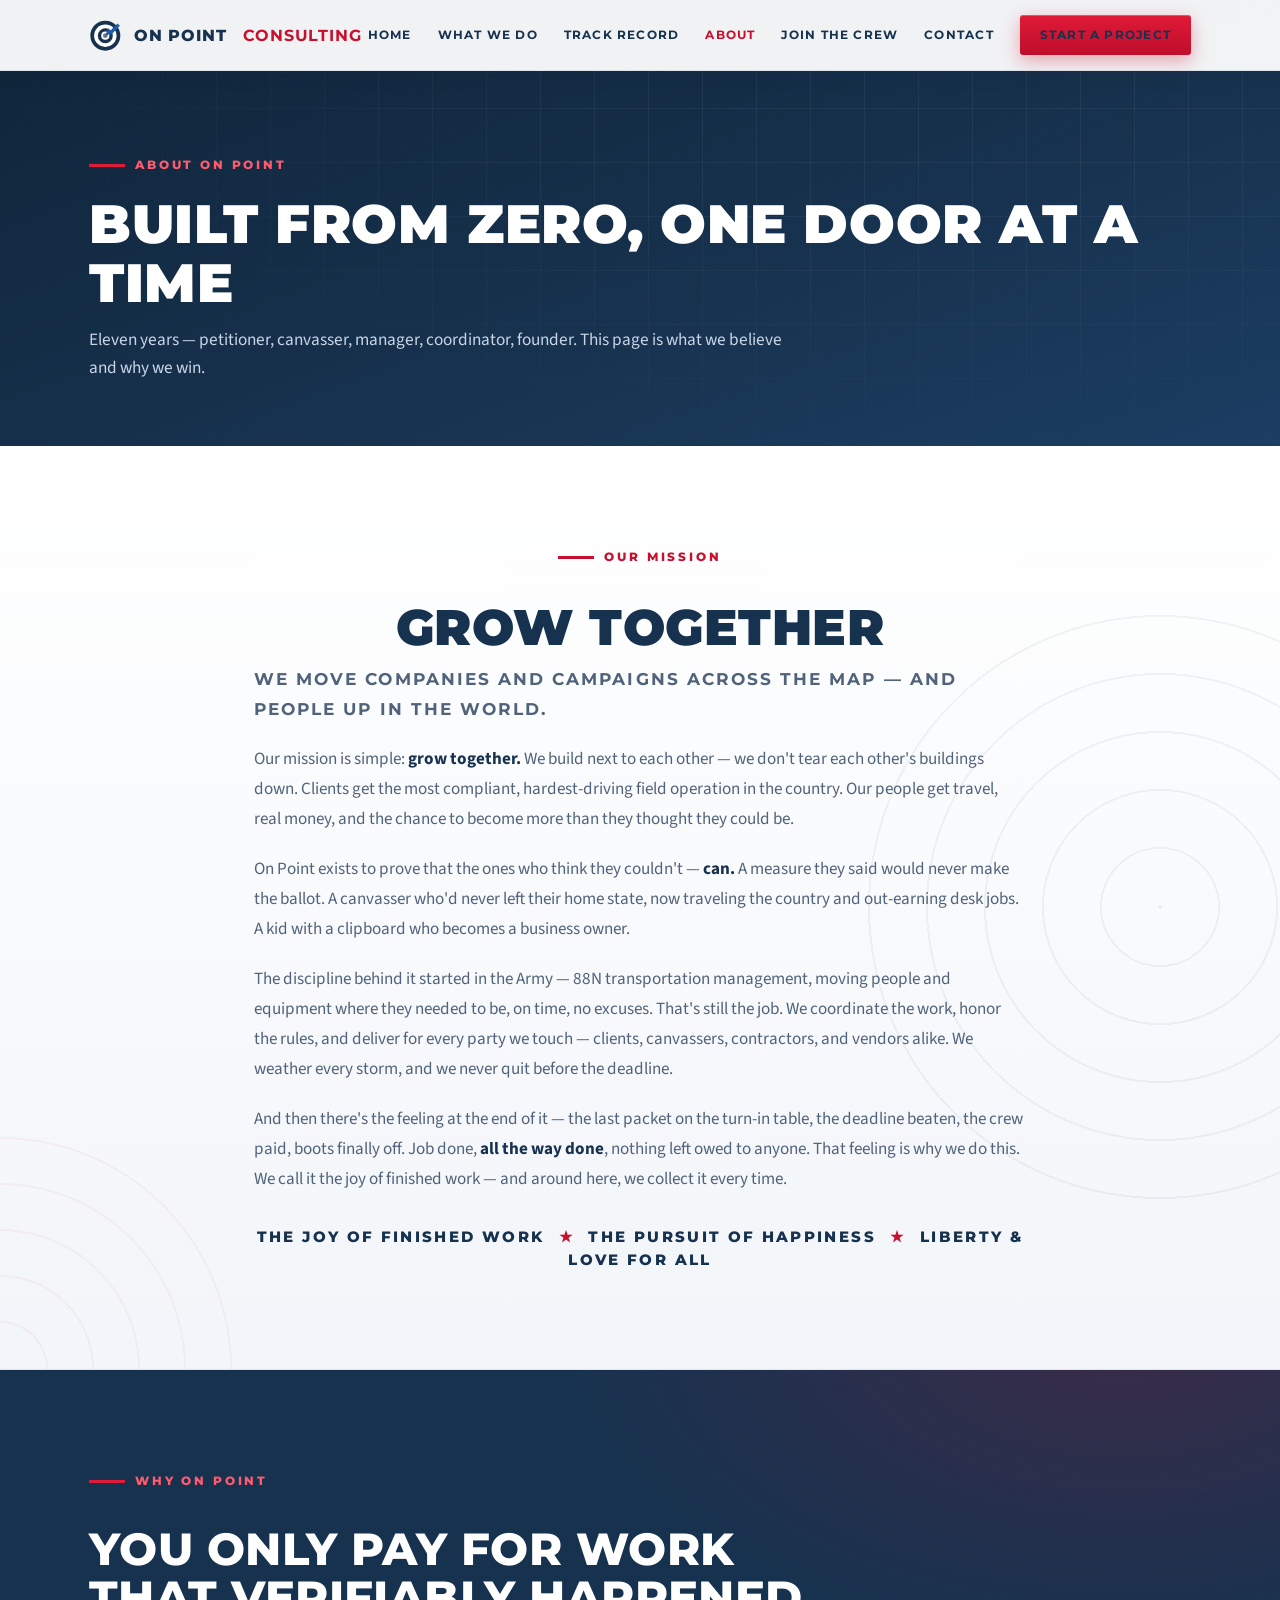
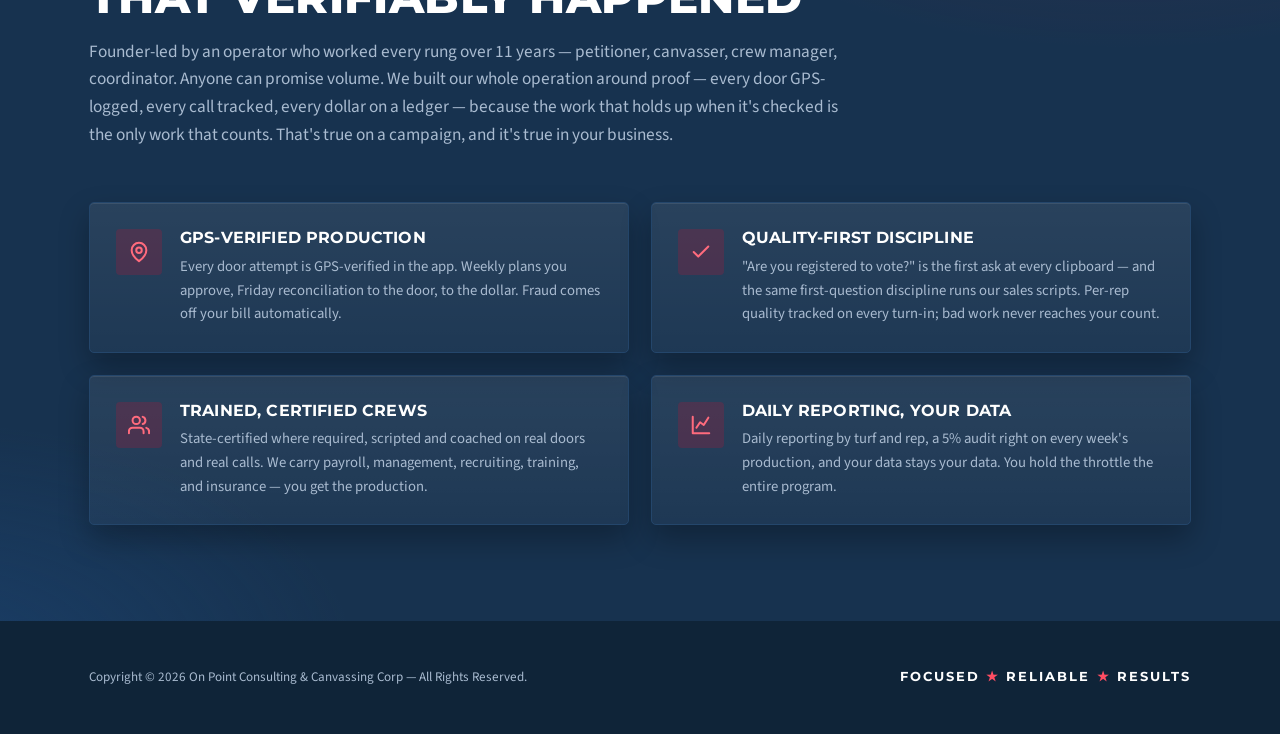
==== about.html @ 45197e56 "Rebrand: On Point Consulting - six divisions, multi-page site Political-only -> full consulting: tur" ====
<!DOCTYPE html>
<html lang="en">
<head>
<meta charset="UTF-8">
<meta name="viewport" content="width=device-width, initial-scale=1.0">
<title>About — On Point Consulting</title>
<meta name="description" content="Our mission: grow together. Founded on 11 years of field work and Army logistics discipline — On Point builds the teams and systems that move companies and campaigns.">
<link rel="icon" href='data:image/svg+xml,<svg xmlns="http://www.w3.org/2000/svg" viewBox="0 0 100 100"><circle cx="50" cy="50" r="48" fill="%2317324F"/><circle cx="50" cy="50" r="34" fill="%23FFFFFF"/><circle cx="50" cy="50" r="20" fill="%23C8102E"/><path d="M50 38 l3.5 8 8.8 0.8 -6.6 5.8 2 8.6 -7.7 -4.6 -7.7 4.6 2 -8.6 -6.6 -5.8 8.8 -0.8 z" fill="%23FFFFFF"/></svg>'>
<link rel="preconnect" href="https://fonts.googleapis.com">
<link rel="preconnect" href="https://fonts.gstatic.com" crossorigin>
<link href="https://fonts.googleapis.com/css2?family=Montserrat:wght@600;700;800;900&family=Source+Sans+3:wght@400;600;700&display=swap" rel="stylesheet">
<link rel="stylesheet" href="assets/site.css">
</head>
<body>

<nav>
  <div class="nav-in">
    <a class="logo" href="./" aria-label="On Point Consulting — home">
      <svg width="34" height="34" viewBox="0 0 100 100" aria-hidden="true"><circle cx="48" cy="52" r="44" fill="#17324F"/><circle cx="48" cy="52" r="33" fill="#FFFFFF"/><circle cx="48" cy="52" r="22" fill="#17324F"/><circle cx="48" cy="52" r="12" fill="#FFFFFF"/><circle cx="48" cy="52" r="7" fill="#6E7B8A"/><g fill="#1E5AA8"><path d="M58,42 L84,16 L91,23 L65,49 Z"/><path d="M48,52 L70,44 L56,30 Z"/></g></svg>
      On Point <b>&nbsp;Consulting</b>
    </a>
    <ul class="nav-links" id="navLinks">
      <li><a href="./">Home</a></li>
      <li><a href="services.html">What We Do</a></li>
      <li><a href="track-record.html">Track Record</a></li>
      <li><a class="active" href="about.html">About</a></li>
      <li><a href="careers.html">Join the Crew</a></li>
      <li><a href="contact.html">Contact</a></li>
      <li><a class="btn nav-cta" href="contact.html">Start a Project</a></li>
    </ul>
    <button class="burger" id="burger" aria-label="Menu">☰</button>
  </div>
</nav>

<div class="page-head">
  <div class="wrap">
    <span class="kicker">About On Point</span>
    <h1>Built from zero, one door at a time</h1>
    <p class="pl">Eleven years — petitioner, canvasser, manager, coordinator, founder. This page is what we believe and why we win.</p>
  </div>
</div>

<section class="mission" id="mission">
  <div class="wrap mission-in rv">
    <span class="kicker k-navy">Our Mission</span>
    <h2>Grow together</h2>
    <p class="mission-sub">We move companies and campaigns across the map — and people up in the world.</p>
    <p>Our mission is simple: <strong>grow together.</strong> We build next to each other — we don't tear each other's buildings down. Clients get the most compliant, hardest-driving field operation in the country. Our people get travel, real money, and the chance to become more than they thought they could be.</p>
    <p>On Point exists to prove that the ones who think they couldn't — <strong>can.</strong> A measure they said would never make the ballot. A canvasser who'd never left their home state, now traveling the country and out-earning desk jobs. A kid with a clipboard who becomes a business owner.</p>
    <p>The discipline behind it started in the Army — 88N transportation management, moving people and equipment where they needed to be, on time, no excuses. That's still the job. We coordinate the work, honor the rules, and deliver for every party we touch — clients, canvassers, contractors, and vendors alike. We weather every storm, and we never quit before the deadline.</p>
    <p>And then there's the feeling at the end of it — the last packet on the turn-in table, the deadline beaten, the crew paid, boots finally off. Job done, <strong>all the way done</strong>, nothing left owed to anyone. That feeling is why we do this. We call it the joy of finished work — and around here, we collect it every time.</p>
    <div class="motto">The Joy of Finished Work <b>★</b> The Pursuit of Happiness <b>★</b> Liberty &amp; Love for All</div>
  </div>
</section>

<section class="why-sec" id="why">
  <div class="wrap">
    <div class="sec-head rv">
      <span class="kicker">Why On Point</span>
      <h2>You only pay for work that verifiably happened</h2>
      <p>Founder-led by an operator who worked every rung over 11 years — petitioner, canvasser, crew manager, coordinator. Anyone can promise volume. We built our whole operation around proof — every door GPS-logged, every call tracked, every dollar on a ledger — because the work that holds up when it's checked is the only work that counts. That's true on a campaign, and it's true in your business.</p>
    </div>
    <div class="why-grid">
      <div class="why rv"><div class="ic"><svg width="22" height="22" viewBox="0 0 24 24" fill="none" stroke="currentColor" stroke-width="2.2" stroke-linecap="round" stroke-linejoin="round"><path d="M20 10c0 6-8 12-8 12s-8-6-8-12a8 8 0 0 1 16 0Z"/><circle cx="12" cy="10" r="3"/></svg></div><div><h3>GPS-Verified Production</h3><p>Every door attempt is GPS-verified in the app. Weekly plans you approve, Friday reconciliation to the door, to the dollar. Fraud comes off your bill automatically.</p></div></div>
      <div class="why rv"><div class="ic"><svg width="22" height="22" viewBox="0 0 24 24" fill="none" stroke="currentColor" stroke-width="2.2" stroke-linecap="round" stroke-linejoin="round"><path d="M20 6 9 17l-5-5"/></svg></div><div><h3>Quality-First Discipline</h3><p>"Are you registered to vote?" is the first ask at every clipboard — and the same first-question discipline runs our sales scripts. Per-rep quality tracked on every turn-in; bad work never reaches your count.</p></div></div>
      <div class="why rv"><div class="ic"><svg width="22" height="22" viewBox="0 0 24 24" fill="none" stroke="currentColor" stroke-width="2.2" stroke-linecap="round" stroke-linejoin="round"><path d="M17 21v-2a4 4 0 0 0-4-4H5a4 4 0 0 0-4 4v2"/><circle cx="9" cy="7" r="4"/><path d="M23 21v-2a4 4 0 0 0-3-3.87"/><path d="M16 3.13a4 4 0 0 1 0 7.75"/></svg></div><div><h3>Trained, Certified Crews</h3><p>State-certified where required, scripted and coached on real doors and real calls. We carry payroll, management, recruiting, training, and insurance — you get the production.</p></div></div>
      <div class="why rv"><div class="ic"><svg width="22" height="22" viewBox="0 0 24 24" fill="none" stroke="currentColor" stroke-width="2.2" stroke-linecap="round" stroke-linejoin="round"><path d="M3 3v18h18"/><path d="m7 15 4-6 4 3 5-8"/></svg></div><div><h3>Daily Reporting, Your Data</h3><p>Daily reporting by turf and rep, a 5% audit right on every week's production, and your data stays your data. You hold the throttle the entire program.</p></div></div>
    </div>
  </div>
</section>

<footer>
  <div class="wrap foot">
    <small>Copyright © 2026 On Point Consulting &amp; Canvassing Corp — All Rights Reserved.</small>
    <span class="tag">Focused <b>★</b> Reliable <b>★</b> Results</span>
  </div>
</footer>
<script src="assets/site.js"></script>
</body>
</html>
---- assets/site.css ----
:root{
  --navy:#17324F; --navy-deep:#0F2438; --navy-line:#24466B;
  --blue:#205493;
  --red:#C8102E; --red-bright:#E01A37;
  --white:#FFFFFF; --off:#F4F6F9; --line:#DDE4EC;
  --ink:#1A2733; --slate:#51637A; --mist:#A9BBD0;
  --disp:'Montserrat',sans-serif; --body:'Source Sans 3',sans-serif;
}
*{margin:0;padding:0;box-sizing:border-box}
html{scroll-behavior:smooth}
body{font-family:var(--body);background:var(--white);color:var(--ink);line-height:1.6;overflow-x:hidden}
::selection{background:var(--red);color:#fff}
h1,h2,h3{font-family:var(--disp);text-transform:uppercase;line-height:1.08;letter-spacing:.01em}
a{color:inherit}
.wrap{max-width:1150px;margin:0 auto;padding:0 24px}

/* ---------- Nav ---------- */
nav{position:fixed;top:0;left:0;right:0;z-index:100;background:rgba(255,255,255,.94);backdrop-filter:blur(10px);border-bottom:1px solid var(--line);box-shadow:0 4px 18px rgba(15,36,56,.07)}
.nav-in{max-width:1150px;margin:0 auto;padding:0 24px;height:70px;display:flex;align-items:center;justify-content:space-between}
.logo{display:flex;align-items:center;gap:11px;text-decoration:none;font-family:var(--disp);font-weight:800;font-size:1.02rem;text-transform:uppercase;letter-spacing:.05em;color:var(--navy)}
.logo svg{flex:none}
.logo b{color:var(--red)}
.nav-links{display:flex;gap:26px;align-items:center;list-style:none}
.nav-links a{text-decoration:none;font-family:var(--disp);font-size:.76rem;font-weight:700;text-transform:uppercase;letter-spacing:.1em;color:var(--navy);transition:.2s}
.nav-links a:hover{color:var(--red)}
.btn{display:inline-block;background:linear-gradient(180deg,#E01A37,#BE0E2B);color:#fff;text-decoration:none;font-family:var(--disp);font-weight:700;text-transform:uppercase;letter-spacing:.09em;padding:14px 30px;border:none;border-radius:3px;cursor:pointer;font-size:.85rem;transition:.2s;box-shadow:0 1px 0 rgba(255,255,255,.25) inset,0 6px 18px rgba(200,16,46,.35)}
.btn:hover{background:linear-gradient(180deg,#F02B47,#D31A38);transform:translateY(-2px);box-shadow:0 1px 0 rgba(255,255,255,.25) inset,0 12px 28px rgba(200,16,46,.45)}
.btn.ghost{background:transparent;border:2px solid rgba(255,255,255,.5);box-shadow:none}
.btn.ghost:hover{border-color:#fff;background:rgba(255,255,255,.08)}
.btn.navy{background:linear-gradient(180deg,#1D3E62,#132A44);box-shadow:0 1px 0 rgba(255,255,255,.18) inset,0 6px 18px rgba(23,50,79,.35)}
.btn.navy:hover{background:linear-gradient(180deg,#265081,#1B3A5C)}
.nav-cta{padding:10px 20px;font-size:.74rem}
.burger{display:none;background:none;border:none;color:var(--navy);font-size:1.7rem;cursor:pointer}

/* ---------- Hero ---------- */
header{position:relative;min-height:92svh;display:flex;align-items:center;padding:150px 0 110px;background:linear-gradient(180deg,transparent 62%,rgba(6,14,24,.4) 100%),linear-gradient(160deg,var(--navy-deep) 0%,var(--navy) 55%,#1C3E63 100%);color:#fff;overflow:hidden}
header::before{content:"";position:absolute;inset:0;background-image:linear-gradient(rgba(255,255,255,.05) 1px,transparent 1px),linear-gradient(90deg,rgba(255,255,255,.05) 1px,transparent 1px);background-size:54px 54px;mask-image:radial-gradient(ellipse at 65% 35%,black 25%,transparent 72%);pointer-events:none}
header::after{content:"";position:absolute;right:-140px;top:-140px;width:560px;height:560px;border-radius:50%;background:radial-gradient(circle,rgba(200,16,46,.28),transparent 65%);pointer-events:none}
.hero{position:relative;display:grid;grid-template-columns:1.15fr .85fr;gap:48px;align-items:center}
.kicker{display:inline-flex;align-items:center;gap:10px;font-family:var(--disp);font-weight:800;font-size:.74rem;text-transform:uppercase;letter-spacing:.24em;color:#FF5A6E;margin-bottom:20px}
.kicker::before{content:"";width:36px;height:3px;background:var(--red-bright)}
.hero h1{font-size:clamp(2.4rem,5.6vw,4.1rem);font-weight:900;margin-bottom:22px}
.hero h1 em{font-style:normal;color:#FF4D63}
.hero p.lead{font-size:1.16rem;color:#C9D6E6;max-width:36rem;margin-bottom:20px}
.hero p.sub{font-size:.95rem;color:var(--mist);max-width:36rem;margin-bottom:32px}
.hero p.sub strong{color:#fff}
.hero-ctas{display:flex;gap:14px;flex-wrap:wrap}
.hero-badge{display:flex;justify-content:center}
.seal{width:min(320px,68vw);filter:drop-shadow(0 22px 55px rgba(0,0,0,.45))}

/* ---------- Stats ---------- */
.stats{background:linear-gradient(180deg,#D6203E 0%,#B60E28 100%);color:#fff;position:relative;z-index:2;box-shadow:0 14px 34px rgba(182,14,40,.3)}
.stats::before{content:"";position:absolute;top:0;left:0;right:0;height:4px;background:#fff;opacity:.25}
.stat .num{text-shadow:0 2px 10px rgba(0,0,0,.28)}
.stats-in{max-width:1150px;margin:0 auto;padding:38px 24px;display:grid;grid-template-columns:repeat(5,1fr);gap:22px;text-align:center}
.stat .num{font-family:var(--disp);font-weight:900;font-size:clamp(1.8rem,3.4vw,2.7rem);line-height:1}
.stat .lbl{font-family:var(--disp);font-size:.68rem;font-weight:700;text-transform:uppercase;letter-spacing:.16em;opacity:.9;margin-top:8px}

/* ---------- Sections ---------- */
section{padding:96px 0}
.sec-head{max-width:760px;margin-bottom:54px}
.sec-head h2{font-size:clamp(1.8rem,3.8vw,2.8rem);font-weight:800;color:var(--navy);margin:14px 0 16px}
.sec-head p{color:var(--slate);font-size:1.08rem}
.k-navy{color:var(--red)}
.k-navy::before{background:var(--red)}

/* record / campaigns */
.record{background:var(--off)}
.rec-grid{display:grid;grid-template-columns:repeat(3,1fr);gap:22px}
.rec{background:linear-gradient(180deg,#FFFFFF,#FAFBFD);border:1px solid var(--line);border-top:4px solid var(--navy);border-radius:5px;padding:26px 24px;transition:.25s;display:flex;flex-direction:column;box-shadow:0 1px 2px rgba(16,24,38,.05),0 10px 26px rgba(16,24,38,.07)}
.rec:hover{transform:translateY(-5px);box-shadow:0 2px 4px rgba(16,24,38,.06),0 26px 50px rgba(23,50,79,.17);border-top-color:var(--red)}
.rec.wide{grid-column:1/-1;flex-direction:row;align-items:center;gap:26px;border-top-color:var(--red)}
.rec.wide .big{margin-top:0;flex:none}
@media(max-width:900px){.rec.wide{flex-direction:column;align-items:flex-start;gap:0}.rec.wide .big{margin-top:16px}}
.rec .yr{display:inline-flex;align-self:flex-start;background:var(--navy);color:#fff;font-family:var(--disp);font-weight:700;font-size:.7rem;letter-spacing:.14em;text-transform:uppercase;padding:5px 12px;border-radius:2px;margin-bottom:14px}
.rec h3{font-size:1.06rem;color:var(--navy);margin-bottom:10px}
.rec p{font-size:.93rem;color:var(--slate);flex:1}
.rec .big{font-family:var(--disp);font-weight:900;color:var(--red);font-size:1.5rem;margin-top:16px;line-height:1.1}
.rec .big small{display:block;font-family:var(--disp);font-weight:700;font-size:.66rem;letter-spacing:.14em;color:var(--slate);text-transform:uppercase;margin-top:5px}

/* map */
.mapwrap{margin:0 0 56px;background:linear-gradient(180deg,#FFFFFF,#FAFBFD);border:1px solid var(--line);border-top:4px solid var(--navy);border-radius:5px;padding:44px 40px 34px;text-align:center;box-shadow:0 2px 6px rgba(16,24,38,.05),0 18px 42px rgba(16,24,38,.09)}
.map-title{font-size:clamp(1.3rem,2.6vw,1.8rem);color:var(--navy)}
.map-sub{color:var(--slate);margin:8px 0 26px;font-size:1rem}
.usmap{max-width:880px;margin:0 auto;position:relative}
.usmap svg{width:100%;height:auto;display:block;filter:drop-shadow(0 20px 32px rgba(15,36,56,.16))}
.map-tip{position:absolute;z-index:5;pointer-events:none;opacity:0;transition:opacity .15s;background:var(--navy);color:#fff;text-align:left;border-radius:5px;padding:12px 15px;max-width:330px;font-size:.85rem;line-height:1.45;box-shadow:0 14px 34px rgba(15,36,56,.35);border-left:4px solid var(--red)}
.map-tip b{display:block;font-family:var(--disp);text-transform:uppercase;letter-spacing:.08em;font-size:.82rem;margin-bottom:4px;color:#FF6B7D}
.map-legend{display:flex;gap:26px;justify-content:center;flex-wrap:wrap;margin-top:22px;font-family:var(--disp);font-size:.72rem;font-weight:700;letter-spacing:.1em;text-transform:uppercase;color:var(--slate)}
.map-legend i{display:inline-block;width:13px;height:13px;border-radius:2px;margin-right:8px;vertical-align:-2px}

/* services */
.grid3{display:grid;grid-template-columns:repeat(3,1fr);gap:22px}
.card{background:linear-gradient(180deg,#FFFFFF,#FAFBFD);border:1px solid var(--line);border-radius:5px;padding:30px 26px;position:relative;overflow:hidden;transition:.25s;box-shadow:0 1px 2px rgba(16,24,38,.05),0 10px 26px rgba(16,24,38,.06)}
.card:hover{transform:translateY(-5px);box-shadow:0 2px 4px rgba(16,24,38,.06),0 24px 48px rgba(23,50,79,.16)}
.card::after{content:"";position:absolute;left:0;top:0;bottom:0;width:4px;background:var(--red);transform:scaleY(0);transform-origin:top;transition:.25s}
.card:hover::after{transform:scaleY(1)}
.card .n{font-family:var(--disp);font-weight:900;color:var(--navy);opacity:.14;font-size:2.5rem;line-height:1}
.card h3{font-size:1.08rem;margin:12px 0 10px;color:var(--navy)}
.card p{font-size:.93rem;color:var(--slate)}

/* why */
.why-sec{background:radial-gradient(900px 520px at 88% -5%,rgba(200,16,46,.2),transparent 62%),radial-gradient(700px 400px at -5% 105%,rgba(32,84,147,.35),transparent 60%),var(--navy);color:#fff}
.why-sec .sec-head h2{color:#fff}
.why-sec .sec-head p{color:var(--mist)}
.why-grid{display:grid;grid-template-columns:repeat(2,1fr);gap:22px}
.why{display:flex;gap:18px;background:linear-gradient(180deg,rgba(255,255,255,.08),rgba(255,255,255,.03));border:1px solid var(--navy-line);border-radius:5px;padding:26px;box-shadow:0 1px 0 rgba(255,255,255,.09) inset,0 14px 30px rgba(0,0,0,.28);transition:.25s}
.why:hover{transform:translateY(-4px);border-color:rgba(255,255,255,.22);box-shadow:0 1px 0 rgba(255,255,255,.12) inset,0 22px 44px rgba(0,0,0,.36)}
.why .ic{flex:none;width:46px;height:46px;border-radius:4px;background:rgba(200,16,46,.22);display:grid;place-items:center;color:#FF6B7D}
.why h3{font-size:1.03rem;margin-bottom:8px}
.why p{font-size:.92rem;color:var(--mist)}

/* mission */
.mission{background:linear-gradient(180deg,#FFFFFF 0%,#F2F5F9 100%);border-bottom:1px solid var(--line);position:relative;overflow:hidden}
.mission::before{content:"";position:absolute;right:-190px;top:50%;transform:translateY(-50%);width:620px;height:620px;border-radius:50%;background:repeating-radial-gradient(circle at center,rgba(23,50,79,.055) 0 2px,transparent 2px 58px);pointer-events:none}
.mission::after{content:"";position:absolute;left:-240px;bottom:-240px;width:480px;height:480px;border-radius:50%;background:repeating-radial-gradient(circle at center,rgba(200,16,46,.045) 0 2px,transparent 2px 46px);pointer-events:none}
.mission-in{position:relative;z-index:1}
.mission-in{max-width:820px;text-align:center}
.mission-in .kicker{justify-content:center}
.mission-in h2{font-size:clamp(2rem,4.4vw,3.1rem);font-weight:900;color:var(--navy);margin:14px 0 10px;text-transform:uppercase}
.mission-sub{font-family:var(--disp);font-weight:700;text-transform:uppercase;letter-spacing:.12em;font-size:.85rem;color:var(--red);margin-bottom:30px}
.mission-in p{color:var(--slate);font-size:1.07rem;line-height:1.75;margin-bottom:20px;text-align:left}
.mission-in p strong{color:var(--navy)}
.motto{margin-top:32px;font-family:var(--disp);font-weight:800;text-transform:uppercase;letter-spacing:.16em;color:var(--navy);font-size:.92rem}
.motto b{color:var(--red);font-weight:800;padding:0 8px}

/* careers */
.careers-in{display:grid;grid-template-columns:1.1fr .9fr;gap:52px;align-items:center}
.careers h2{font-size:clamp(1.8rem,3.8vw,2.6rem);font-weight:800;color:var(--navy);margin:14px 0 16px}
.careers p.cp{color:var(--slate);margin-bottom:26px;font-size:1.05rem}
.perks{list-style:none;display:grid;gap:14px}
.perks li{display:flex;gap:12px;align-items:flex-start;font-size:.97rem;color:var(--ink)}
.perks li::before{content:"â˜…";color:var(--red);font-size:.85rem;line-height:1.8}
.perks strong{color:var(--navy)}
.honors{margin-top:56px;background:#fff;border:1px solid var(--line);border-top:4px solid var(--red);border-radius:5px;padding:34px 36px;box-shadow:0 10px 30px rgba(23,50,79,.07)}
.honors-note{color:var(--slate);font-size:1.05rem;margin-bottom:24px}
.honors-note strong{color:var(--navy)}
.honors-row{display:grid;grid-template-columns:1.15fr .85fr;gap:24px}
.award{display:flex;flex-direction:column;gap:4px;border:1px solid var(--line);border-left:4px solid var(--red);border-radius:5px;padding:18px 24px;background:var(--off)}
.award-k{font-family:var(--disp);font-size:.64rem;font-weight:700;letter-spacing:.18em;text-transform:uppercase;color:var(--slate)}
.award-k::before{content:"â˜… ";color:var(--red)}
.award-n{font-family:var(--disp);font-weight:800;font-size:1.2rem;color:var(--navy);text-transform:uppercase}
.award-d{font-size:.93rem;color:var(--slate);margin-top:6px;line-height:1.55}
.runners{display:flex;flex-direction:column;gap:10px;border:1px solid var(--line);border-left:4px solid var(--navy);border-radius:5px;padding:18px 24px;background:var(--off)}
.runners .award-k::before{color:var(--navy)}
.runner-names{display:flex;gap:10px;flex-wrap:wrap}
.runner-names span{font-family:var(--disp);font-weight:800;color:var(--navy);text-transform:uppercase;font-size:.9rem;background:#fff;border:1px solid var(--line);border-radius:3px;padding:6px 13px}
.runners-d{font-size:.87rem;color:var(--slate)}
@media(max-width:900px){.honors{padding:26px 22px}.honors-row{grid-template-columns:1fr}}

/* contact */
.contact{background:var(--off)}
.contact-grid{display:grid;grid-template-columns:.9fr 1.1fr;gap:52px}
.contact-info h2{font-size:clamp(1.8rem,3.8vw,2.6rem);font-weight:800;color:var(--navy);margin:14px 0 16px}
.contact-info>p{color:var(--slate);margin-bottom:28px}
.cline{display:flex;gap:14px;align-items:flex-start;margin-bottom:18px}
.cline .ic{flex:none;width:40px;height:40px;border-radius:4px;background:var(--navy);display:grid;place-items:center;color:#fff}
.cline a{color:var(--navy);font-weight:700;text-decoration:none}
.cline a:hover{color:var(--red)}
.cline .t{font-family:var(--disp);font-size:.66rem;font-weight:700;letter-spacing:.16em;text-transform:uppercase;color:var(--slate)}
.people{display:grid;gap:14px;margin-bottom:22px}
.person{background:#fff;border:1px solid var(--line);border-left:4px solid var(--red);border-radius:5px;padding:18px 20px}
.person .nm{font-family:var(--disp);font-weight:800;font-size:1.05rem;color:var(--navy);text-transform:uppercase}
.person .rl{font-family:var(--disp);font-size:.66rem;font-weight:700;letter-spacing:.16em;text-transform:uppercase;color:var(--red);margin:2px 0 8px}
.person a{display:block;color:var(--navy);font-weight:700;text-decoration:none;font-size:.95rem;line-height:1.7}
.person a:hover{color:var(--red)}
form{display:grid;gap:16px;background:linear-gradient(180deg,#FFFFFF,#FBFCFD);border:1px solid var(--line);border-top:4px solid var(--red);border-radius:5px;padding:32px;box-shadow:0 2px 6px rgba(16,24,38,.05),0 20px 46px rgba(16,24,38,.11)}
.row2{display:grid;grid-template-columns:1fr 1fr;gap:16px}
label{font-family:var(--disp);font-size:.68rem;font-weight:700;text-transform:uppercase;letter-spacing:.13em;color:var(--navy);display:grid;gap:7px}
input,select,textarea{font-family:var(--body);font-size:1rem;padding:13px 14px;border:1.5px solid var(--line);border-radius:3px;background:#fff;color:var(--ink);width:100%;transition:.2s}
input:focus,select:focus,textarea:focus{outline:none;border-color:var(--navy);box-shadow:0 0 0 3px rgba(32,84,147,.14)}
.check{display:flex;gap:10px;align-items:flex-start;font-family:var(--body);font-size:.86rem;font-weight:400;text-transform:none;letter-spacing:0;color:var(--slate)}
.check input{width:auto;margin-top:3px}

/* footer */
footer{background:var(--navy-deep);color:var(--mist);padding:46px 0}
.foot{display:flex;justify-content:space-between;align-items:center;gap:20px;flex-wrap:wrap}
.foot small{font-size:.82rem}
.foot .tag{font-family:var(--disp);font-weight:700;text-transform:uppercase;letter-spacing:.16em;color:#fff;font-size:.8rem}
.foot .tag b{color:#FF4D63}

/* reveal */
.rv{opacity:0;transform:translateY(26px);transition:opacity .7s ease,transform .7s ease}
.rv.on{opacity:1;transform:none}

@media(max-width:900px){
  .hero{grid-template-columns:1fr}
  .hero-badge{order:-1;margin-bottom:6px;justify-content:flex-start}
  .seal{width:130px}
  .stats-in{grid-template-columns:repeat(2,1fr);gap:26px 12px}
  .stats-in .stat:last-child{grid-column:1/-1}
  .grid3,.rec-grid{grid-template-columns:1fr}
  .why-grid{grid-template-columns:1fr}
  .careers-in{grid-template-columns:1fr}
  .contact-grid{grid-template-columns:1fr}
  .row2{grid-template-columns:1fr}
  .nav-links{position:fixed;top:70px;right:0;left:0;background:#fff;flex-direction:column;gap:0;padding:8px 0 14px;border-bottom:1px solid var(--line);display:none;box-shadow:0 14px 30px rgba(23,50,79,.12)}
  .nav-links.open{display:flex}
  .nav-links li{width:100%;text-align:center}
  .nav-links a{display:block;padding:13px}
  .burger{display:block}
  section{padding:70px 0}
}

/* ---------- multi-page additions ---------- */
.page-head{background:linear-gradient(160deg,var(--navy-deep) 0%,var(--navy) 60%,#1C3E63 100%);color:#fff;padding:150px 0 64px;position:relative;overflow:hidden}
.page-head::before{content:"";position:absolute;inset:0;background-image:linear-gradient(rgba(255,255,255,.05) 1px,transparent 1px),linear-gradient(90deg,rgba(255,255,255,.05) 1px,transparent 1px);background-size:54px 54px;mask-image:radial-gradient(ellipse at 70% 20%,black 25%,transparent 75%);pointer-events:none}
.page-head .wrap{position:relative}
.page-head h1{font-size:clamp(2rem,4.6vw,3.4rem);font-weight:900}
.page-head p.pl{color:#C9D6E6;max-width:44rem;margin-top:14px;font-size:1.08rem}
.nav-links a.active{color:var(--red)}
.division{background:linear-gradient(180deg,#FFFFFF,#FAFBFD);border:1px solid var(--line);border-left:5px solid var(--navy);border-radius:5px;padding:34px 36px;margin-bottom:26px;box-shadow:0 1px 2px rgba(16,24,38,.05),0 12px 30px rgba(16,24,38,.07);transition:.25s}
.division:hover{border-left-color:var(--red);transform:translateY(-3px);box-shadow:0 2px 4px rgba(16,24,38,.06),0 22px 44px rgba(23,50,79,.14)}
.division .n{font-family:var(--disp);font-weight:900;color:var(--navy);opacity:.16;font-size:2.4rem;line-height:1}
.division h3{font-size:1.35rem;color:var(--navy);margin:8px 0 12px}
.division>p{color:var(--slate);margin-bottom:14px;max-width:58rem}
.division ul{list-style:none;display:grid;gap:9px;margin-top:6px}
.division ul li{display:flex;gap:10px;font-size:.96rem;color:var(--ink)}
.division ul li::before{content:"\2605";color:var(--red);font-size:.75rem;line-height:1.9}
.see-more{text-align:center;margin-top:40px}
.cta-strip{background:linear-gradient(160deg,var(--navy-deep),var(--navy));color:#fff;text-align:center;padding:78px 24px}
.cta-strip h2{font-size:clamp(1.7rem,3.6vw,2.5rem);margin-bottom:14px}
.cta-strip p{color:var(--mist);max-width:42rem;margin:0 auto 28px}
@media(max-width:900px){.page-head{padding:120px 0 48px}.division{padding:26px 22px}}
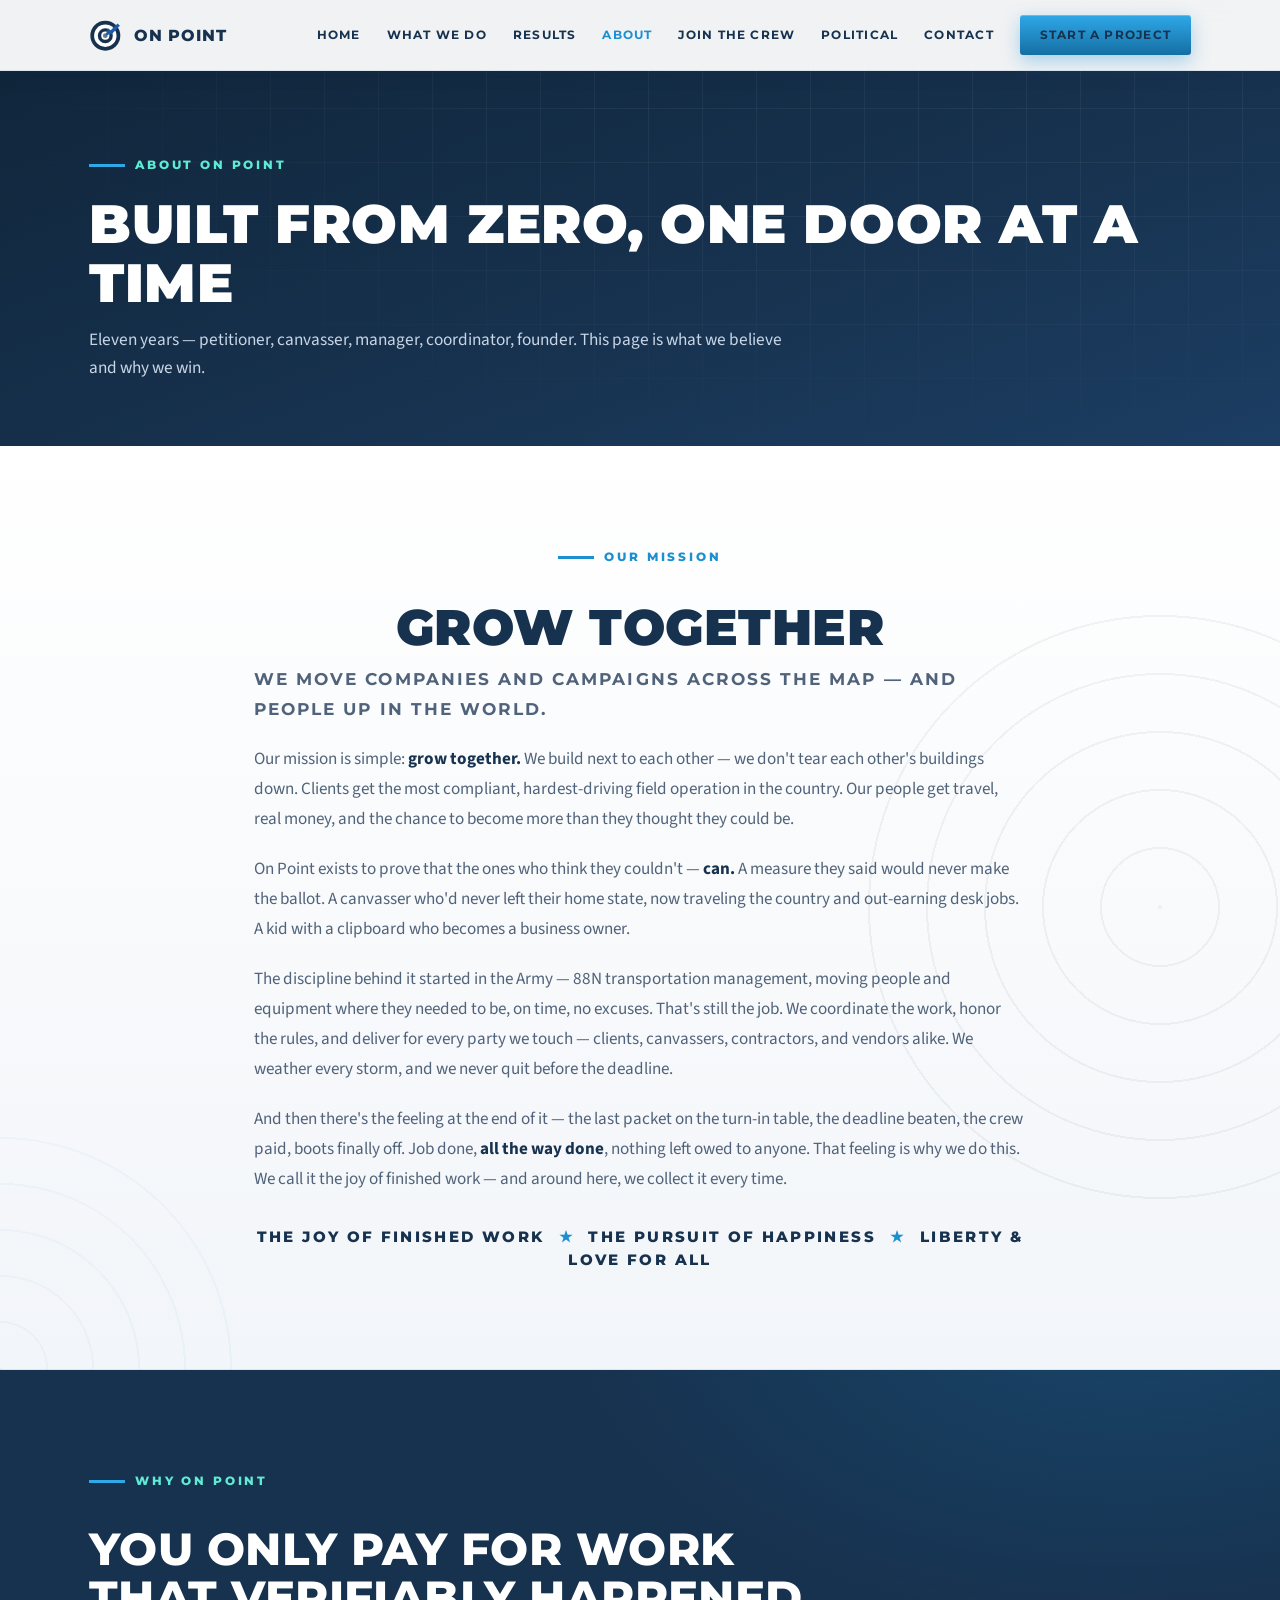
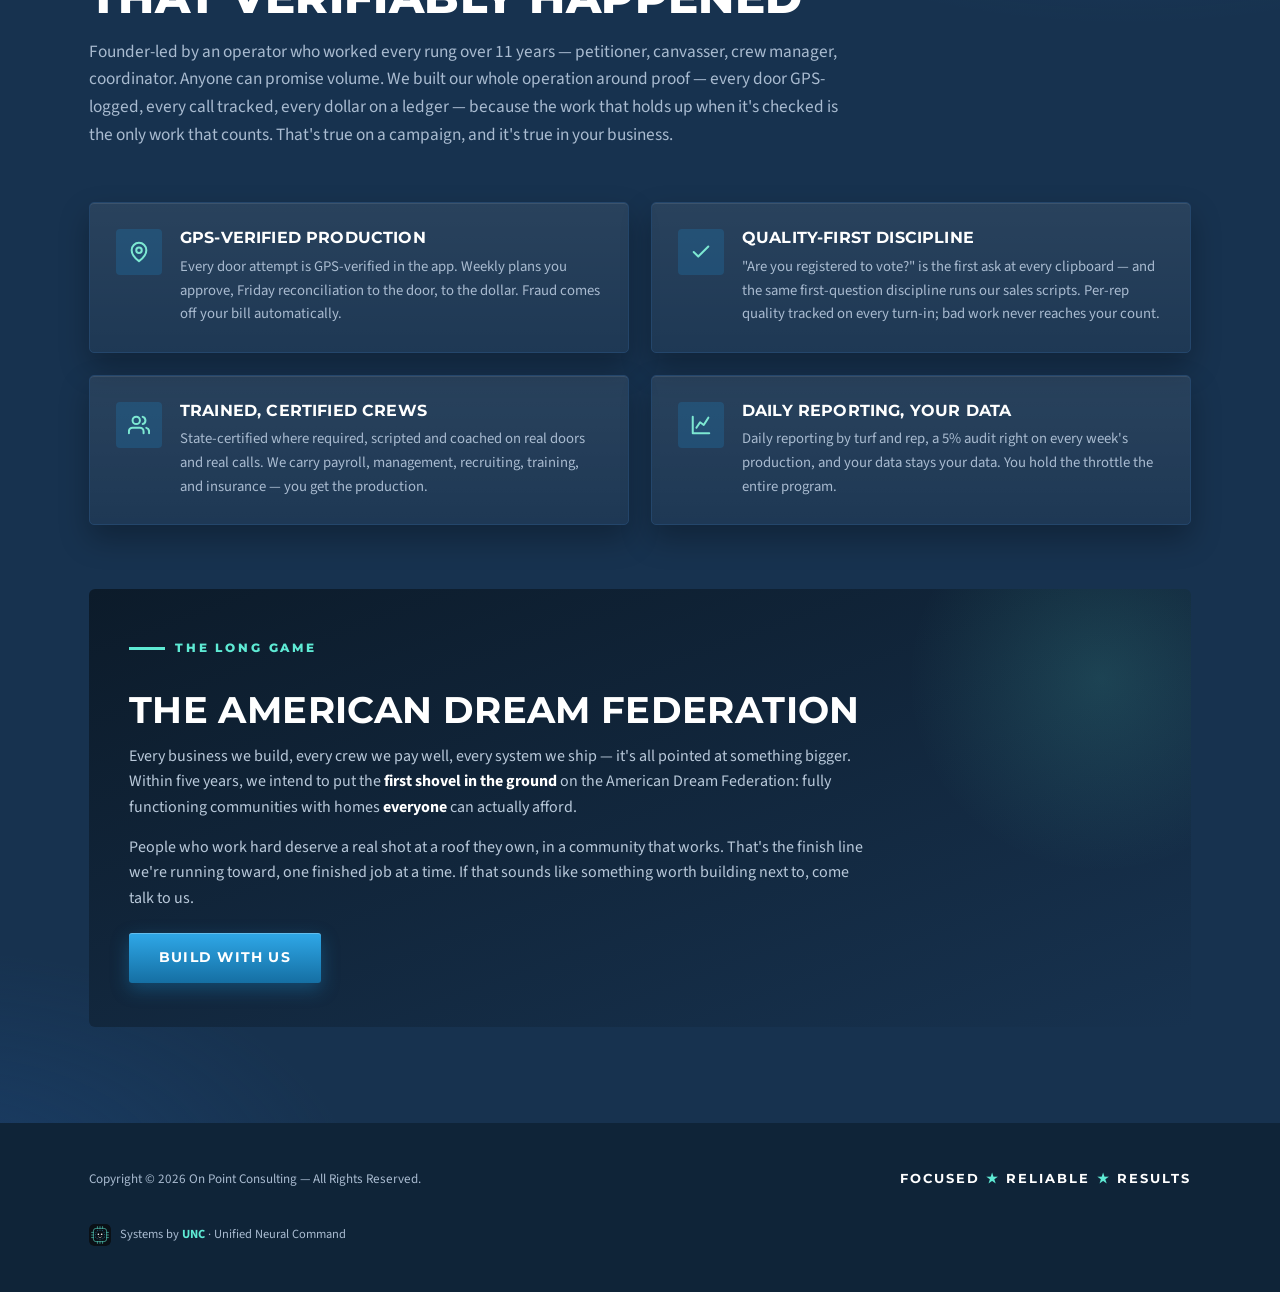
==== commit 6d9a9813: "UNC era: people-first AI framing, sky/teal palette, political page, apply form - Palette: red -> UNC" ====
--- a/about.html
+++ b/about.html
@@ -5,7 +5,7 @@
 <meta name="viewport" content="width=device-width, initial-scale=1.0">
 <title>About — On Point Consulting</title>
 <meta name="description" content="Our mission: grow together. Founded on 11 years of field work and Army logistics discipline — On Point builds the teams and systems that move companies and campaigns.">
-<link rel="icon" href='data:image/svg+xml,<svg xmlns="http://www.w3.org/2000/svg" viewBox="0 0 100 100"><circle cx="50" cy="50" r="48" fill="%2317324F"/><circle cx="50" cy="50" r="34" fill="%23FFFFFF"/><circle cx="50" cy="50" r="20" fill="%23C8102E"/><path d="M50 38 l3.5 8 8.8 0.8 -6.6 5.8 2 8.6 -7.7 -4.6 -7.7 4.6 2 -8.6 -6.6 -5.8 8.8 -0.8 z" fill="%23FFFFFF"/></svg>'>
+<link rel="icon" href='data:image/svg+xml,<svg xmlns="http://www.w3.org/2000/svg" viewBox="0 0 100 100"><circle cx="50" cy="50" r="48" fill="%2317324F"/><circle cx="50" cy="50" r="34" fill="%23FFFFFF"/><circle cx="50" cy="50" r="20" fill="%231B8FD0"/><path d="M50 38 l3.5 8 8.8 0.8 -6.6 5.8 2 8.6 -7.7 -4.6 -7.7 4.6 2 -8.6 -6.6 -5.8 8.8 -0.8 z" fill="%23FFFFFF"/></svg>'>
 <link rel="preconnect" href="https://fonts.googleapis.com">
 <link rel="preconnect" href="https://fonts.gstatic.com" crossorigin>
 <link href="https://fonts.googleapis.com/css2?family=Montserrat:wght@600;700;800;900&family=Source+Sans+3:wght@400;600;700&display=swap" rel="stylesheet">
@@ -17,14 +17,15 @@
   <div class="nav-in">
     <a class="logo" href="./" aria-label="On Point Consulting — home">
       <svg width="34" height="34" viewBox="0 0 100 100" aria-hidden="true"><circle cx="48" cy="52" r="44" fill="#17324F"/><circle cx="48" cy="52" r="33" fill="#FFFFFF"/><circle cx="48" cy="52" r="22" fill="#17324F"/><circle cx="48" cy="52" r="12" fill="#FFFFFF"/><circle cx="48" cy="52" r="7" fill="#6E7B8A"/><g fill="#1E5AA8"><path d="M58,42 L84,16 L91,23 L65,49 Z"/><path d="M48,52 L70,44 L56,30 Z"/></g></svg>
-      On Point <b>&nbsp;Consulting</b>
+      On Point
     </a>
     <ul class="nav-links" id="navLinks">
       <li><a href="./">Home</a></li>
       <li><a href="services.html">What We Do</a></li>
-      <li><a href="track-record.html">Track Record</a></li>
+      <li><a href="track-record.html">Results</a></li>
       <li><a class="active" href="about.html">About</a></li>
       <li><a href="careers.html">Join the Crew</a></li>
+      <li><a href="political.html">Political</a></li>
       <li><a href="contact.html">Contact</a></li>
       <li><a class="btn nav-cta" href="contact.html">Start a Project</a></li>
     </ul>
@@ -66,13 +67,21 @@
       <div class="why rv"><div class="ic"><svg width="22" height="22" viewBox="0 0 24 24" fill="none" stroke="currentColor" stroke-width="2.2" stroke-linecap="round" stroke-linejoin="round"><path d="M17 21v-2a4 4 0 0 0-4-4H5a4 4 0 0 0-4 4v2"/><circle cx="9" cy="7" r="4"/><path d="M23 21v-2a4 4 0 0 0-3-3.87"/><path d="M16 3.13a4 4 0 0 1 0 7.75"/></svg></div><div><h3>Trained, Certified Crews</h3><p>State-certified where required, scripted and coached on real doors and real calls. We carry payroll, management, recruiting, training, and insurance — you get the production.</p></div></div>
       <div class="why rv"><div class="ic"><svg width="22" height="22" viewBox="0 0 24 24" fill="none" stroke="currentColor" stroke-width="2.2" stroke-linecap="round" stroke-linejoin="round"><path d="M3 3v18h18"/><path d="m7 15 4-6 4 3 5-8"/></svg></div><div><h3>Daily Reporting, Your Data</h3><p>Daily reporting by turf and rep, a 5% audit right on every week's production, and your data stays your data. You hold the throttle the entire program.</p></div></div>
     </div>
+    <div class="longgame rv">
+      <span class="kicker">The Long Game</span>
+      <h2>The American Dream Federation</h2>
+      <p>Every business we build, every crew we pay well, every system we ship — it's all pointed at something bigger. Within five years, we intend to put the <strong>first shovel in the ground</strong> on the American Dream Federation: fully functioning communities with homes <strong>everyone</strong> can actually afford.</p>
+      <p>People who work hard deserve a real shot at a roof they own, in a community that works. That's the finish line we're running toward, one finished job at a time. If that sounds like something worth building next to, come talk to us.</p>
+      <p style="margin-bottom:0"><a class="btn" href="contact.html?role=other" style="margin-top:8px">Build With Us</a></p>
+    </div>
   </div>
 </section>
 
 <footer>
   <div class="wrap foot">
-    <small>Copyright © 2026 On Point Consulting &amp; Canvassing Corp — All Rights Reserved.</small>
+    <small>Copyright © 2026 On Point Consulting — All Rights Reserved.</small>
     <span class="tag">Focused <b>★</b> Reliable <b>★</b> Results</span>
+    <div class="unc-credit"><img src="assets/unc-mark.svg" alt="UNC" width="22" height="22"><span>Systems by <b>UNC</b> &#183; Unified Neural Command</span></div>
   </div>
 </footer>
 <script src="assets/site.js"></script>
--- a/assets/site.css
+++ b/assets/site.css
@@ -1,7 +1,7 @@
 :root{
   --navy:#17324F; --navy-deep:#0F2438; --navy-line:#24466B;
   --blue:#205493;
-  --red:#C8102E; --red-bright:#E01A37;
+  --red:#1B8FD0; --red-bright:#2FA8E8;
   --white:#FFFFFF; --off:#F4F6F9; --line:#DDE4EC;
   --ink:#1A2733; --slate:#51637A; --mist:#A9BBD0;
   --disp:'Montserrat',sans-serif; --body:'Source Sans 3',sans-serif;
@@ -23,8 +23,8 @@
 .nav-links{display:flex;gap:26px;align-items:center;list-style:none}
 .nav-links a{text-decoration:none;font-family:var(--disp);font-size:.76rem;font-weight:700;text-transform:uppercase;letter-spacing:.1em;color:var(--navy);transition:.2s}
 .nav-links a:hover{color:var(--red)}
-.btn{display:inline-block;background:linear-gradient(180deg,#E01A37,#BE0E2B);color:#fff;text-decoration:none;font-family:var(--disp);font-weight:700;text-transform:uppercase;letter-spacing:.09em;padding:14px 30px;border:none;border-radius:3px;cursor:pointer;font-size:.85rem;transition:.2s;box-shadow:0 1px 0 rgba(255,255,255,.25) inset,0 6px 18px rgba(200,16,46,.35)}
-.btn:hover{background:linear-gradient(180deg,#F02B47,#D31A38);transform:translateY(-2px);box-shadow:0 1px 0 rgba(255,255,255,.25) inset,0 12px 28px rgba(200,16,46,.45)}
+.btn{display:inline-block;background:linear-gradient(180deg,#2FA8E8,#156FA3);color:#fff;text-decoration:none;font-family:var(--disp);font-weight:700;text-transform:uppercase;letter-spacing:.09em;padding:14px 30px;border:none;border-radius:3px;cursor:pointer;font-size:.85rem;transition:.2s;box-shadow:0 1px 0 rgba(255,255,255,.25) inset,0 6px 18px rgba(27,143,208,.35)}
+.btn:hover{background:linear-gradient(180deg,#4AC3FA,#2FA8E8);transform:translateY(-2px);box-shadow:0 1px 0 rgba(255,255,255,.25) inset,0 12px 28px rgba(27,143,208,.45)}
 .btn.ghost{background:transparent;border:2px solid rgba(255,255,255,.5);box-shadow:none}
 .btn.ghost:hover{border-color:#fff;background:rgba(255,255,255,.08)}
 .btn.navy{background:linear-gradient(180deg,#1D3E62,#132A44);box-shadow:0 1px 0 rgba(255,255,255,.18) inset,0 6px 18px rgba(23,50,79,.35)}
@@ -35,12 +35,12 @@
 /* ---------- Hero ---------- */
 header{position:relative;min-height:92svh;display:flex;align-items:center;padding:150px 0 110px;background:linear-gradient(180deg,transparent 62%,rgba(6,14,24,.4) 100%),linear-gradient(160deg,var(--navy-deep) 0%,var(--navy) 55%,#1C3E63 100%);color:#fff;overflow:hidden}
 header::before{content:"";position:absolute;inset:0;background-image:linear-gradient(rgba(255,255,255,.05) 1px,transparent 1px),linear-gradient(90deg,rgba(255,255,255,.05) 1px,transparent 1px);background-size:54px 54px;mask-image:radial-gradient(ellipse at 65% 35%,black 25%,transparent 72%);pointer-events:none}
-header::after{content:"";position:absolute;right:-140px;top:-140px;width:560px;height:560px;border-radius:50%;background:radial-gradient(circle,rgba(200,16,46,.28),transparent 65%);pointer-events:none}
+header::after{content:"";position:absolute;right:-140px;top:-140px;width:560px;height:560px;border-radius:50%;background:radial-gradient(circle,rgba(27,143,208,.28),transparent 65%);pointer-events:none}
 .hero{position:relative;display:grid;grid-template-columns:1.15fr .85fr;gap:48px;align-items:center}
-.kicker{display:inline-flex;align-items:center;gap:10px;font-family:var(--disp);font-weight:800;font-size:.74rem;text-transform:uppercase;letter-spacing:.24em;color:#FF5A6E;margin-bottom:20px}
+.kicker{display:inline-flex;align-items:center;gap:10px;font-family:var(--disp);font-weight:800;font-size:.74rem;text-transform:uppercase;letter-spacing:.24em;color:#5EEAD4;margin-bottom:20px}
 .kicker::before{content:"";width:36px;height:3px;background:var(--red-bright)}
 .hero h1{font-size:clamp(2.4rem,5.6vw,4.1rem);font-weight:900;margin-bottom:22px}
-.hero h1 em{font-style:normal;color:#FF4D63}
+.hero h1 em{font-style:normal;color:#5EEAD4}
 .hero p.lead{font-size:1.16rem;color:#C9D6E6;max-width:36rem;margin-bottom:20px}
 .hero p.sub{font-size:.95rem;color:var(--mist);max-width:36rem;margin-bottom:32px}
 .hero p.sub strong{color:#fff}
@@ -49,7 +49,7 @@
 .seal{width:min(320px,68vw);filter:drop-shadow(0 22px 55px rgba(0,0,0,.45))}
 
 /* ---------- Stats ---------- */
-.stats{background:linear-gradient(180deg,#D6203E 0%,#B60E28 100%);color:#fff;position:relative;z-index:2;box-shadow:0 14px 34px rgba(182,14,40,.3)}
+.stats{background:linear-gradient(180deg,#1C4467 0%,#12283F 100%);color:#fff;position:relative;z-index:2;box-shadow:0 14px 34px rgba(12,30,50,.3)}
 .stats::before{content:"";position:absolute;top:0;left:0;right:0;height:4px;background:#fff;opacity:.25}
 .stat .num{text-shadow:0 2px 10px rgba(0,0,0,.28)}
 .stats-in{max-width:1150px;margin:0 auto;padding:38px 24px;display:grid;grid-template-columns:repeat(5,1fr);gap:22px;text-align:center}
@@ -85,7 +85,7 @@
 .usmap{max-width:880px;margin:0 auto;position:relative}
 .usmap svg{width:100%;height:auto;display:block;filter:drop-shadow(0 20px 32px rgba(15,36,56,.16))}
 .map-tip{position:absolute;z-index:5;pointer-events:none;opacity:0;transition:opacity .15s;background:var(--navy);color:#fff;text-align:left;border-radius:5px;padding:12px 15px;max-width:330px;font-size:.85rem;line-height:1.45;box-shadow:0 14px 34px rgba(15,36,56,.35);border-left:4px solid var(--red)}
-.map-tip b{display:block;font-family:var(--disp);text-transform:uppercase;letter-spacing:.08em;font-size:.82rem;margin-bottom:4px;color:#FF6B7D}
+.map-tip b{display:block;font-family:var(--disp);text-transform:uppercase;letter-spacing:.08em;font-size:.82rem;margin-bottom:4px;color:#7DE8D2}
 .map-legend{display:flex;gap:26px;justify-content:center;flex-wrap:wrap;margin-top:22px;font-family:var(--disp);font-size:.72rem;font-weight:700;letter-spacing:.1em;text-transform:uppercase;color:var(--slate)}
 .map-legend i{display:inline-block;width:13px;height:13px;border-radius:2px;margin-right:8px;vertical-align:-2px}
 
@@ -100,20 +100,20 @@
 .card p{font-size:.93rem;color:var(--slate)}
 
 /* why */
-.why-sec{background:radial-gradient(900px 520px at 88% -5%,rgba(200,16,46,.2),transparent 62%),radial-gradient(700px 400px at -5% 105%,rgba(32,84,147,.35),transparent 60%),var(--navy);color:#fff}
+.why-sec{background:radial-gradient(900px 520px at 88% -5%,rgba(27,143,208,.2),transparent 62%),radial-gradient(700px 400px at -5% 105%,rgba(32,84,147,.35),transparent 60%),var(--navy);color:#fff}
 .why-sec .sec-head h2{color:#fff}
 .why-sec .sec-head p{color:var(--mist)}
 .why-grid{display:grid;grid-template-columns:repeat(2,1fr);gap:22px}
 .why{display:flex;gap:18px;background:linear-gradient(180deg,rgba(255,255,255,.08),rgba(255,255,255,.03));border:1px solid var(--navy-line);border-radius:5px;padding:26px;box-shadow:0 1px 0 rgba(255,255,255,.09) inset,0 14px 30px rgba(0,0,0,.28);transition:.25s}
 .why:hover{transform:translateY(-4px);border-color:rgba(255,255,255,.22);box-shadow:0 1px 0 rgba(255,255,255,.12) inset,0 22px 44px rgba(0,0,0,.36)}
-.why .ic{flex:none;width:46px;height:46px;border-radius:4px;background:rgba(200,16,46,.22);display:grid;place-items:center;color:#FF6B7D}
+.why .ic{flex:none;width:46px;height:46px;border-radius:4px;background:rgba(27,143,208,.22);display:grid;place-items:center;color:#7DE8D2}
 .why h3{font-size:1.03rem;margin-bottom:8px}
 .why p{font-size:.92rem;color:var(--mist)}
 
 /* mission */
 .mission{background:linear-gradient(180deg,#FFFFFF 0%,#F2F5F9 100%);border-bottom:1px solid var(--line);position:relative;overflow:hidden}
 .mission::before{content:"";position:absolute;right:-190px;top:50%;transform:translateY(-50%);width:620px;height:620px;border-radius:50%;background:repeating-radial-gradient(circle at center,rgba(23,50,79,.055) 0 2px,transparent 2px 58px);pointer-events:none}
-.mission::after{content:"";position:absolute;left:-240px;bottom:-240px;width:480px;height:480px;border-radius:50%;background:repeating-radial-gradient(circle at center,rgba(200,16,46,.045) 0 2px,transparent 2px 46px);pointer-events:none}
+.mission::after{content:"";position:absolute;left:-240px;bottom:-240px;width:480px;height:480px;border-radius:50%;background:repeating-radial-gradient(circle at center,rgba(27,143,208,.045) 0 2px,transparent 2px 46px);pointer-events:none}
 .mission-in{position:relative;z-index:1}
 .mission-in{max-width:820px;text-align:center}
 .mission-in .kicker{justify-content:center}
@@ -177,7 +177,7 @@
 .foot{display:flex;justify-content:space-between;align-items:center;gap:20px;flex-wrap:wrap}
 .foot small{font-size:.82rem}
 .foot .tag{font-family:var(--disp);font-weight:700;text-transform:uppercase;letter-spacing:.16em;color:#fff;font-size:.8rem}
-.foot .tag b{color:#FF4D63}
+.foot .tag b{color:#5EEAD4}
 
 /* reveal */
 .rv{opacity:0;transform:translateY(26px);transition:opacity .7s ease,transform .7s ease}
@@ -222,3 +222,20 @@
 .cta-strip h2{font-size:clamp(1.7rem,3.6vw,2.5rem);margin-bottom:14px}
 .cta-strip p{color:var(--mist);max-width:42rem;margin:0 auto 28px}
 @media(max-width:900px){.page-head{padding:120px 0 48px}.division{padding:26px 22px}}
+
+/* ---------- UNC-era additions ---------- */
+.unc-credit{display:flex;align-items:center;gap:9px;font-size:.78rem;color:var(--mist);width:100%;margin-top:14px}
+.unc-credit img{border-radius:5px;flex:none}
+.unc-credit b{color:#5EEAD4;font-weight:700}
+.partners{background:var(--off);border-top:1px solid var(--line);border-bottom:1px solid var(--line);padding:30px 24px;text-align:center}
+.partners .pk{font-family:var(--disp);font-size:.66rem;font-weight:700;letter-spacing:.2em;text-transform:uppercase;color:var(--slate);display:block;margin-bottom:10px}
+.partners .pnames{font-family:var(--disp);font-weight:800;text-transform:uppercase;letter-spacing:.06em;color:var(--navy);font-size:1.02rem;display:flex;gap:12px 28px;justify-content:center;flex-wrap:wrap}
+.division .dmark{float:right;width:52px;height:52px;border-radius:10px;margin-left:14px}
+.longgame{background:linear-gradient(160deg,#0C1B2A,#17324F);color:#fff;border-radius:6px;padding:44px 40px;margin-top:64px;position:relative;overflow:hidden}
+.longgame::before{content:"";position:absolute;right:-120px;top:-120px;width:420px;height:420px;border-radius:50%;background:radial-gradient(circle,rgba(94,234,212,.14),transparent 65%);pointer-events:none}
+.longgame .kicker{color:#5EEAD4}
+.longgame .kicker::before{background:#5EEAD4}
+.longgame h2{font-size:clamp(1.6rem,3.4vw,2.3rem);margin:12px 0 14px}
+.longgame p{color:#B9C9DA;max-width:46rem;margin-bottom:14px}
+.longgame p strong{color:#fff}
+@media(max-width:900px){.longgame{padding:30px 22px}}
